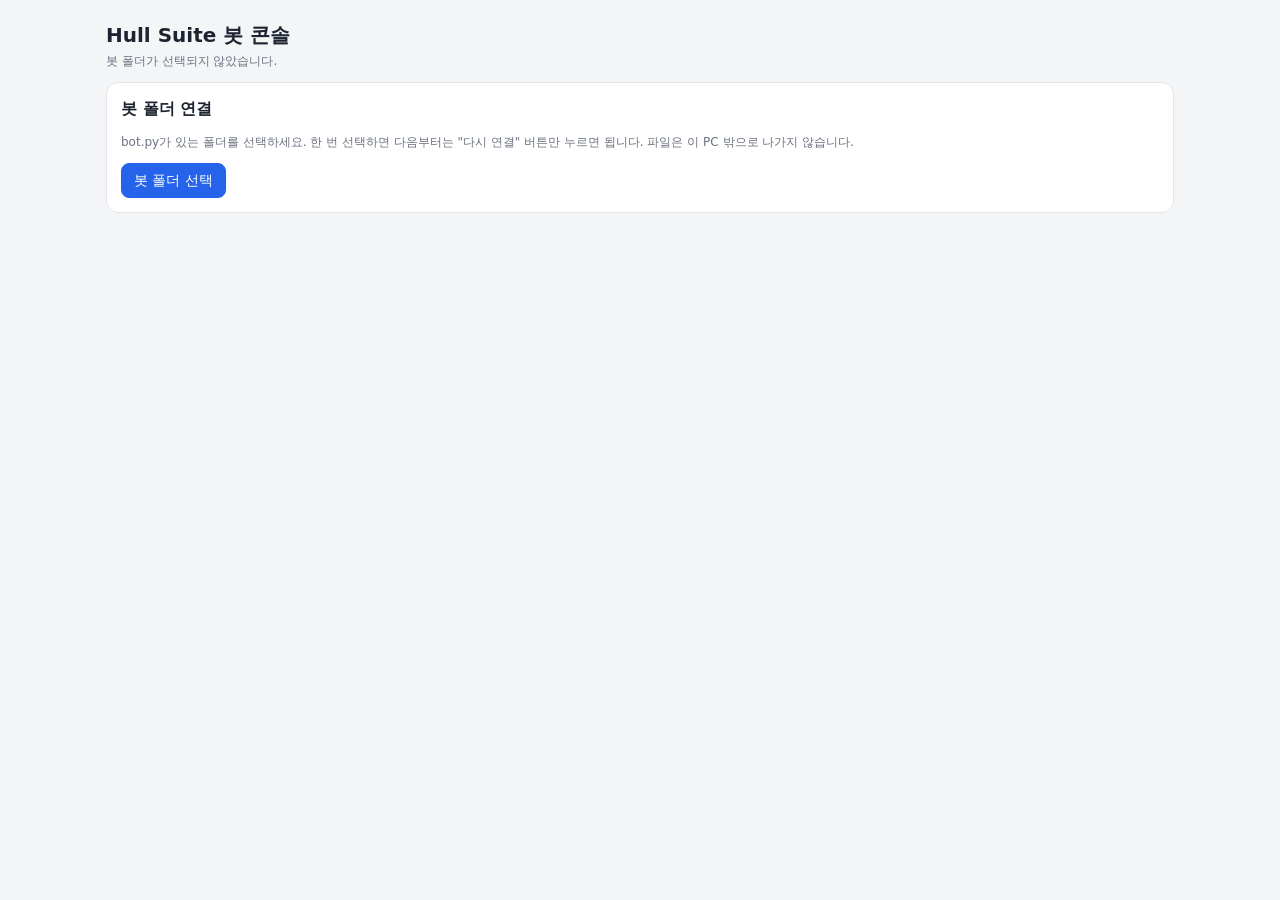
==== hull-bot-webapp/hull-bot-console.html @ fe4f669e "Replace bot web console with a single standalone HTML file Opens by double-click (Chrome/Edge), read" ====
<!doctype html>
<html lang="ko">
<head>
<meta charset="utf-8">
<meta name="viewport" content="width=device-width, initial-scale=1">
<title>Hull 봇 콘솔</title>
<!--
  Hull Suite 봇 콘솔 — 더블클릭으로 여는 HTML 한 파일 (서버·설치 없음, 크롬/엣지 전용).
  봇 폴더를 한 번 선택하면 매매 기록·로그·상태 파일을 보고, config.json 편집과 STOP 파일 켜기/끄기를 할 수 있습니다.
  브라우저는 보안상 프로그램을 실행할 수 없으므로 봇 시작·정지는 bat 파일로 합니다.
  외부로 아무것도 보내지 않으며 .env는 읽지 않습니다.
-->
<style>
:root{--bg:#f4f5f7;--card:#fff;--fg:#1d2330;--mute:#6b7280;--line:#e3e6eb;--ok:#15803d;--bad:#b91c1c;--warn:#b45309;--acc:#2563eb}
@media (prefers-color-scheme:dark){:root{--bg:#0f1115;--card:#181b22;--fg:#e6e8ec;--mute:#9aa1ad;--line:#2a2f3a;--ok:#4ade80;--bad:#f87171;--warn:#fbbf24;--acc:#60a5fa}}
*{box-sizing:border-box}
body{margin:0;background:var(--bg);color:var(--fg);font:14px/1.5 "Pretendard",system-ui,-apple-system,"Segoe UI","Malgun Gothic",sans-serif}
main{max-width:1100px;margin:0 auto;padding:16px}
h1{font-size:20px;margin:4px 0 2px}h2{font-size:16px;margin:0 0 10px}
.sub{color:var(--mute);font-size:12px;word-break:break-all}
.card{background:var(--card);border:1px solid var(--line);border-radius:12px;padding:14px;margin:12px 0}
.grid{display:grid;grid-template-columns:repeat(auto-fit,minmax(220px,1fr));gap:12px}
.bot{border:1px solid var(--line);border-radius:10px;padding:12px}
.bot.live{border-color:var(--bad)}
.dot{display:inline-block;width:9px;height:9px;border-radius:50%;background:var(--mute);margin-right:6px}
.dot.on{background:var(--ok)}
button{font:inherit;border:1px solid var(--line);background:var(--card);color:var(--fg);border-radius:8px;padding:6px 12px;cursor:pointer}
button.pri{background:var(--acc);border-color:var(--acc);color:#fff}
.row{display:flex;gap:8px;align-items:center;flex-wrap:wrap}
.warn{color:var(--warn)}.bad{color:var(--bad)}.ok{color:var(--ok)}
code{font:12px ui-monospace,Consolas,monospace;background:var(--bg);border:1px solid var(--line);border-radius:6px;padding:1px 6px}
pre{background:var(--bg);border:1px solid var(--line);border-radius:8px;padding:10px;max-height:420px;overflow:auto;white-space:pre-wrap;word-break:break-all;font:12px/1.45 ui-monospace,Consolas,monospace;margin:8px 0 0}
.tabs{display:flex;gap:4px;flex-wrap:wrap}
.tabs button.on{background:var(--fg);color:var(--bg);border-color:var(--fg)}
.tablewrap{overflow:auto;max-height:480px;border:1px solid var(--line);border-radius:8px}
table{border-collapse:collapse;width:100%;font-size:12px}
th,td{padding:5px 8px;border-bottom:1px solid var(--line);text-align:left;white-space:nowrap}
th{position:sticky;top:0;background:var(--card)}
textarea{width:100%;min-height:340px;font:12px/1.45 ui-monospace,Consolas,monospace;background:var(--bg);color:var(--fg);border:1px solid var(--line);border-radius:8px;padding:10px}
select,input[type=search]{font:inherit;padding:5px 8px;border-radius:8px;border:1px solid var(--line);background:var(--card);color:var(--fg)}
#toast{position:fixed;left:50%;bottom:20px;transform:translateX(-50%);background:var(--fg);color:var(--bg);padding:8px 14px;border-radius:8px;display:none;max-width:90vw}
#app[hidden],#connect[hidden]{display:none}
</style>
</head>
<body>
<main>
  <h1>Hull Suite 봇 콘솔</h1>
  <div class="sub" id="dir">봇 폴더가 선택되지 않았습니다.</div>
  <div class="sub warn" id="notice"></div>

  <section class="card" id="connect">
    <h2>봇 폴더 연결</h2>
    <p class="sub">bot.py가 있는 폴더를 선택하세요. 한 번 선택하면 다음부터는 "다시 연결" 버튼만 누르면 됩니다. 파일은 이 PC 밖으로 나가지 않습니다.</p>
    <div class="row"><button class="pri" id="pick">봇 폴더 선택</button><button id="reconnect" hidden>다시 연결</button></div>
  </section>

  <div id="app" hidden>
    <section class="card">
      <div class="row" style="justify-content:space-between">
        <h2 style="margin:0">운영 현황</h2>
        <div class="row">
          <label title="봇 폴더에 STOP 파일을 만들어 신규 진입만 멈춤"><input type="checkbox" id="stopfile"> <b>신규 진입 멈춤 (STOP 파일)</b></label>
          <button id="pick2">폴더 바꾸기</button>
        </div>
      </div>
      <div class="grid" id="bots" style="margin-top:12px"></div>
      <p class="sub">봇 시작·정지는 봇 폴더의 bat 파일로 합니다 (브라우저는 프로그램을 실행할 수 없음). 정지는 봇 창에서 Ctrl+C — 보유 포지션과 거래소 손절 주문은 남습니다.
        오늘 신호는 <code>check_signal.bat</code>으로 확인하세요.</p>
    </section>

    <section class="card">
      <div class="row" style="justify-content:space-between">
        <div class="tabs" id="tabs">
          <button data-tab="journal" class="on">매매 기록</button>
          <button data-tab="log">봇 로그</button>
          <button data-tab="state">상태 파일</button>
          <button data-tab="config">설정</button>
        </div>
        <div class="row">모드 <select id="mode"><option>paper</option><option>demo</option><option>testnet</option><option>live</option></select>
          <button id="refresh">새로고침</button></div>
      </div>
      <div id="view" style="margin-top:10px"></div>
    </section>
  </div>
</main>
<div id="toast"></div>

<script>
const MODES = {paper:["모의","run_paper.bat"], demo:["데모","run_demo.bat"], testnet:["테스트넷","run_testnet.bat"], live:["실계정","run_live.bat"]};
const $ = s => document.querySelector(s);
const esc = s => String(s ?? "").replace(/[&<>"]/g, c => ({"&":"&amp;","<":"&lt;",">":"&gt;",'"':"&quot;"}[c]));
const ago = t => { if (!t) return "없음"; const m = Math.round((Date.now() - t) / 60000); return m < 1 ? "방금" : m < 60 ? m + "분 전" : m < 2880 ? Math.round(m / 60) + "시간 전" : Math.round(m / 1440) + "일 전"; };
function toast(msg) { const t = $("#toast"); t.textContent = msg; t.style.display = "block"; clearTimeout(t._h); t._h = setTimeout(() => t.style.display = "none", 3000); }
let dir = null, tab = "journal";
try { tab = localStorage.getItem("tab") || tab; $("#mode").value = localStorage.getItem("mode") || "paper"; } catch {}

// ---- 파일 읽기/쓰기 (File System Access API) ----
function decode(buf) {
  try { return new TextDecoder("utf-8", {fatal: true}).decode(buf); }
  catch { return new TextDecoder("euc-kr").decode(buf); } // 한글 윈도우(cp949)로 저장된 경우
}
async function fileAt(path) {
  const parts = path.split("/"); let d = dir;
  for (const p of parts.slice(0, -1)) d = await d.getDirectoryHandle(p);
  return (await d.getFileHandle(parts.at(-1))).getFile();
}
async function readText(path, lastBytes) {
  try {
    let f = await fileAt(path);
    if (lastBytes) f = f.slice(Math.max(0, f.size - lastBytes));
    return decode(await f.arrayBuffer());
  } catch (e) {
    if (e.name === "NotFoundError" || e.name === "TypeMismatchError") return null;
    throw new Error(`${path}을(를) 읽지 못했습니다 (엑셀 등에서 열려 있으면 닫아 주세요): ${e.message}`);
  }
}
async function mtime(path) { try { return (await fileAt(path)).lastModified; } catch { return null; } }
async function writeText(name, text) {
  const w = await (await dir.getFileHandle(name, {create: true})).createWritable(); // 닫을 때 한 번에 교체됨
  await w.write(text); await w.close();
}
function parseCSV(text) {
  const rows = []; let row = [], cell = "", q = false;
  for (let i = 0; i < text.length; i++) {
    const c = text[i];
    if (q) { if (c === '"' && text[i + 1] === '"') { cell += '"'; i++; } else if (c === '"') q = false; else cell += c; }
    else if (c === '"') q = true;
    else if (c === ",") { row.push(cell); cell = ""; }
    else if (c === "\n" || c === "\r") { if (c === "\r" && text[i + 1] === "\n") i++; row.push(cell); rows.push(row); row = []; cell = ""; }
    else cell += c;
  }
  if (cell || row.length) { row.push(cell); rows.push(row); }
  return rows.filter(r => r.some(c => c !== ""));
}
async function journal(m) { const t = await readText(`journal_${m}.csv`); return t ? parseCSV(t) : []; }

// ---- 폴더 연결 (선택한 폴더는 브라우저에 기억) ----
function kv(op, val) {
  return new Promise((res, rej) => {
    const r = indexedDB.open("hull-bot-console", 1);
    r.onupgradeneeded = () => r.result.createObjectStore("kv");
    r.onerror = () => rej(r.error);
    r.onsuccess = () => {
      const st = r.result.transaction("kv", op === "get" ? "readonly" : "readwrite").objectStore("kv");
      const q = op === "get" ? st.get("dir") : st.put(val, "dir");
      q.onsuccess = () => res(q.result); q.onerror = () => rej(q.error);
    };
  });
}
async function useDir(handle) {
  dir = handle;
  try { await kv("put", handle); } catch {}
  $("#dir").textContent = "봇 폴더: " + handle.name;
  $("#connect").hidden = true; $("#app").hidden = false;
  let hasBot = true; try { await dir.getFileHandle("bot.py"); } catch { hasBot = false; }
  $("#notice").textContent = hasBot ? "" : "이 폴더에 bot.py가 없습니다. 봇 폴더를 다시 선택하세요.";
  $("#view").innerHTML = "";
  await Promise.all([loadStatus(), loadView()]);
}
async function pick() {
  try { await useDir(await showDirectoryPicker({id: "hull-bot", mode: "readwrite"})); }
  catch (e) { if (e.name !== "AbortError") alert(e.message); }
}
$("#pick").onclick = pick; $("#pick2").onclick = pick;
(async () => {
  if (!window.showDirectoryPicker) {
    $("#notice").textContent = "이 브라우저는 폴더 접근을 지원하지 않습니다. 크롬 또는 엣지로 이 파일을 여세요.";
    $("#pick").disabled = true; return;
  }
  let saved; try { saved = await kv("get"); } catch {}
  if (!saved) return;
  if (await saved.queryPermission({mode: "readwrite"}) === "granted") return useDir(saved);
  const b = $("#reconnect"); b.hidden = false; b.textContent = `다시 연결 (${saved.name})`;
  b.onclick = async () => { if (await saved.requestPermission({mode: "readwrite"}) === "granted") useDir(saved); };
})();

// ---- 화면 ----
async function loadStatus() {
  if (!dir) return;
  try { await dir.getFileHandle("STOP"); $("#stopfile").checked = true; } catch { $("#stopfile").checked = false; }
  const cards = await Promise.all(Object.entries(MODES).map(async ([m, [name, bat]]) => {
    const t = await mtime(`logs/bot_${m}.log`);
    let j = []; try { j = await journal(m); } catch {}
    const recent = t && Date.now() - t < 3 * 60000;
    const last = j.length > 1 ? j.at(-1) : null;
    return `<div class="bot ${m === "live" ? "live" : ""}">
      <div class="row" style="justify-content:space-between"><b><span class="dot ${recent ? "on" : ""}"></span>${name} <span class="sub">${m}</span></b>
        <span class="${recent ? "ok" : "sub"}">${recent ? "로그 갱신 중" : "최근 활동 없음"}</span></div>
      <div class="sub">마지막 봇 로그: ${ago(t)} · 기록 ${Math.max(0, j.length - 1)}건</div>
      ${last ? `<div class="sub" title="${esc(j[0].map((h, i) => h + ": " + (last[i] ?? "")).join("\n"))}">최근: ${esc(last.join(" · ")).slice(0, 120)}</div>` : ""}
      <div class="sub" style="margin-top:6px">실행: <code>${bat}</code></div>
    </div>`;
  }));
  $("#bots").innerHTML = cards.join("");
}
$("#stopfile").onchange = async e => {
  try {
    if (e.target.checked) await writeText("STOP", ""); else await dir.removeEntry("STOP");
    toast(e.target.checked ? "신규 진입 멈춤 (STOP 파일 생성)" : "신규 진입 재개 (STOP 파일 삭제)");
  } catch (err) { if (err.name !== "NotFoundError") alert(err.message); }
  loadStatus();
};

function validateConfig(text) {
  let cfg; try { cfg = JSON.parse(text); } catch (e) { throw new Error("JSON 형식 오류: " + e.message); }
  if (!cfg || typeof cfg !== "object" || Array.isArray(cfg)) throw new Error("설정은 { } 객체여야 합니다.");
  const lev = cfg.leverage ?? 2, sp = cfg.stop_pct ?? 0.05;
  if (typeof lev !== "number" || !(lev > 0 && lev <= 10)) throw new Error("leverage는 0 초과 10 이하여야 합니다.");
  if (typeof sp !== "number" || !(sp > 0 && sp < 1)) throw new Error("stop_pct는 0과 1 사이여야 합니다 (예: 0.05).");
  if (!Object.hasOwn(MODES, cfg.mode ?? "paper")) throw new Error("mode는 paper, demo, testnet, live 중 하나여야 합니다.");
  return JSON.stringify(cfg, null, 2) + "\n";
}

async function loadView() {
  if (!dir) return;
  const m = $("#mode").value, v = $("#view");
  document.querySelectorAll("#tabs button").forEach(b => b.classList.toggle("on", b.dataset.tab === tab));
  try {
    if (tab === "journal") {
      const rows = await journal(m);
      if (rows.length < 2) { v.innerHTML = `<p class="sub">journal_${m}.csv 기록이 아직 없습니다.</p>`; return; }
      const [head, ...body] = rows, kw = $("#filter")?.value || "";
      const list = body.reverse().filter(r => !kw || r.join(" ").includes(kw));
      v.innerHTML = `<div class="row" style="margin-bottom:8px"><input type="search" id="filter" placeholder="검색 (예: 청산, BTCUSDT)" value="${esc(kw)}"><span class="sub">최신순 ${list.length}/${body.length}건</span></div>
        <div class="tablewrap"><table><thead><tr>${head.map(h => `<th>${esc(h)}</th>`).join("")}</tr></thead>
        <tbody>${list.slice(0, 1000).map(r => `<tr>${r.map(c => `<td>${esc(c)}</td>`).join("")}</tr>`).join("")}</tbody></table></div>`;
      const f = $("#filter"); f.oninput = () => { const pos = f.selectionStart; loadView().then(() => { const n = $("#filter"); n.focus(); n.setSelectionRange(pos, pos); }); };
    } else if (tab === "log") {
      const t = await readText(`logs/bot_${m}.log`, 300000);
      const lines = t === null ? [] : t.split(/\r?\n/).slice(-300);
      v.innerHTML = `<p class="sub">logs/bot_${m}.log 마지막 ${lines.length}줄</p><pre id="logpre">${esc(lines.join("\n")) || "(없음)"}</pre>`;
      $("#logpre").scrollTop = 1e9;
    } else if (tab === "state") {
      const parts = [];
      for await (const [name, h] of dir.entries()) {
        if (h.kind !== "file" || !(/^state_.*\.json$/.test(name) || name === "paper_account.json")) continue;
        const t = await readText(name);
        let body; try { body = JSON.stringify(JSON.parse(t), null, 2); } catch { body = t; }
        parts.push([name, `<h2 style="margin-top:12px">${esc(name)}</h2><pre>${esc(body)}</pre>`]);
      }
      v.innerHTML = parts.sort().map(p => p[1]).join("") || `<p class="sub">state_*.json 파일이 아직 없습니다.</p>`;
    } else if (tab === "config") {
      if ($("#cfg")) return; // 편집 중인 내용을 자동 새로고침으로 덮어쓰지 않음
      const text = await readText("config.json") ?? "{}";
      v.innerHTML = `<p class="sub">저장 시 형식·leverage(10 이하)·stop_pct·mode를 검사하고 이전 파일은 config.json.bak으로 보관합니다. 실행 중인 봇은 다시 시작해야 반영될 수 있습니다.</p>
        <textarea id="cfg" spellcheck="false">${esc(text)}</textarea>
        <div class="row" style="margin-top:8px"><button class="pri" id="saveCfg">저장</button><button id="reloadCfg">파일에서 다시 읽기</button></div>`;
      $("#saveCfg").onclick = async () => {
        try {
          const out = validateConfig($("#cfg").value);
          const old = await readText("config.json");
          if (old !== null) await writeText("config.json.bak", old);
          await writeText("config.json", out);
          toast("저장했습니다"); v.innerHTML = ""; loadView();
        } catch (e) { alert(e.message); }
      };
      $("#reloadCfg").onclick = () => { v.innerHTML = ""; loadView(); };
    }
  } catch (e) { v.innerHTML = `<p class="bad">${esc(e.message)}</p>`; }
}
$("#tabs").onclick = e => { if (!e.target.dataset.tab) return; tab = e.target.dataset.tab; try { localStorage.setItem("tab", tab); } catch {} $("#view").innerHTML = ""; loadView(); };
$("#mode").onchange = () => { try { localStorage.setItem("mode", $("#mode").value); } catch {} if (tab !== "config") { $("#view").innerHTML = ""; loadView(); } };
$("#refresh").onclick = () => { $("#view").innerHTML = ""; loadView(); loadStatus(); };
setInterval(() => { loadStatus(); if (tab === "log" || tab === "state") loadView(); }, 15000);
window.useDir = useDir; // 점검(test_console.mjs)용
</script>
</body>
</html>
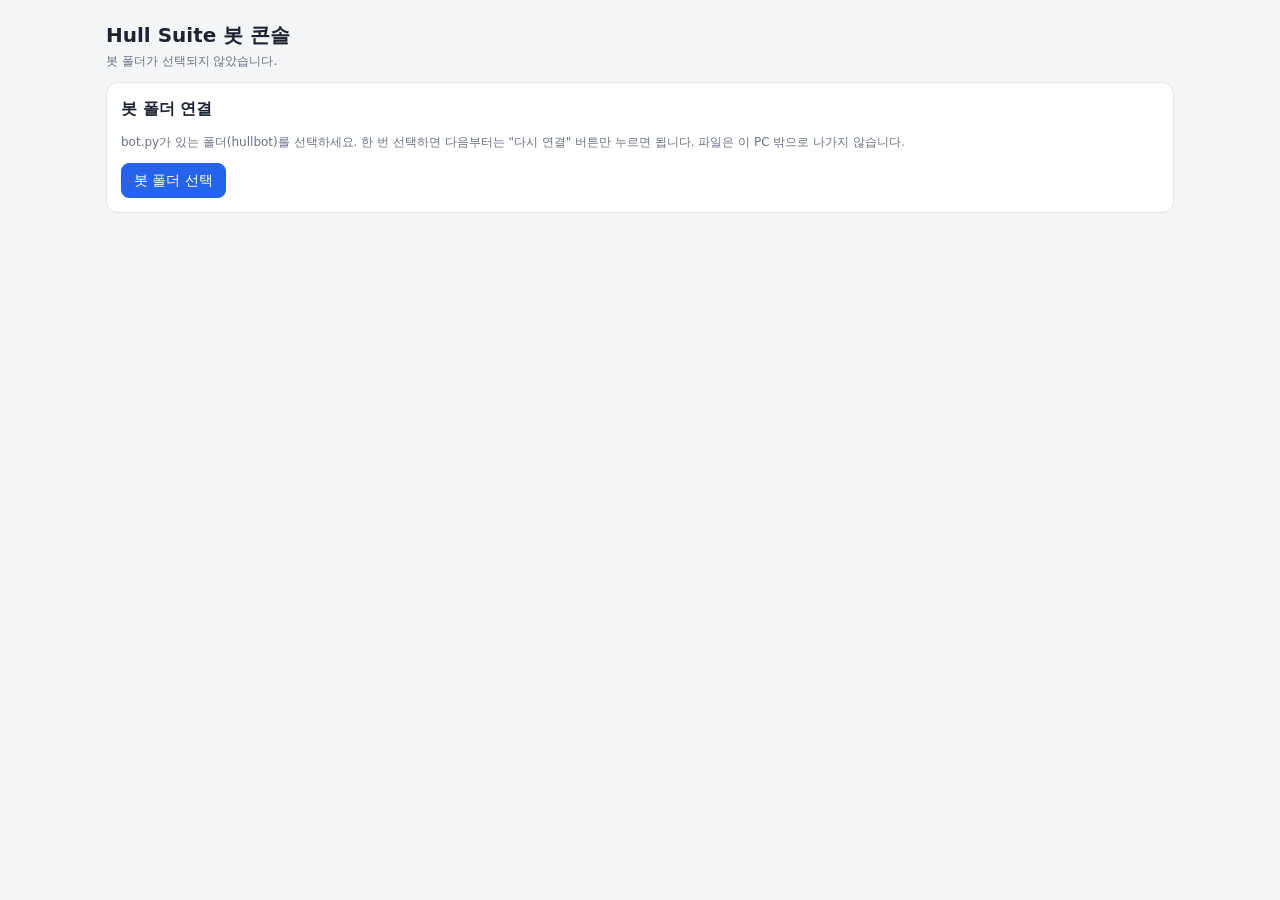
==== commit 930b3fdf: "Fit bot console to the real hullbot v2 file formats - Running state from state_<mode>.json save time" ====
--- a/hull-bot-webapp/hull-bot-console.html
+++ b/hull-bot-webapp/hull-bot-console.html
@@ -5,25 +5,36 @@
 <meta name="viewport" content="width=device-width, initial-scale=1">
 <title>Hull 봇 콘솔</title>
 <!--
-  Hull Suite 봇 콘솔 — 더블클릭으로 여는 HTML 한 파일 (서버·설치 없음, 크롬/엣지 전용).
-  봇 폴더를 한 번 선택하면 매매 기록·로그·상태 파일을 보고, config.json 편집과 STOP 파일 켜기/끄기를 할 수 있습니다.
-  브라우저는 보안상 프로그램을 실행할 수 없으므로 봇 시작·정지는 bat 파일로 합니다.
+  Hull Suite 봇(hullbot v2) 콘솔 — 더블클릭으로 여는 HTML 한 파일 (서버·설치 없음, 크롬/엣지 전용).
+  봇 폴더를 한 번 선택하면 봇이 남기는 파일(state_<모드>.json, journal_<모드>.csv, logs/bot_<모드>.log,
+  paper_account.json, config.json)을 읽어 보여 줍니다. 쓰는 파일은 STOP, config.json, config.json.bak뿐입니다.
+  브라우저는 보안상 프로그램을 실행할 수 없으므로 봇 시작·정지와 신호 확인은 bat 파일로 합니다.
   외부로 아무것도 보내지 않으며 .env는 읽지 않습니다.
 -->
 <style>
-:root{--bg:#f4f5f7;--card:#fff;--fg:#1d2330;--mute:#6b7280;--line:#e3e6eb;--ok:#15803d;--bad:#b91c1c;--warn:#b45309;--acc:#2563eb}
-@media (prefers-color-scheme:dark){:root{--bg:#0f1115;--card:#181b22;--fg:#e6e8ec;--mute:#9aa1ad;--line:#2a2f3a;--ok:#4ade80;--bad:#f87171;--warn:#fbbf24;--acc:#60a5fa}}
+:root{--bg:#f4f5f7;--card:#fff;--fg:#1d2330;--mute:#6b7280;--line:#e3e6eb;--ok:#15803d;--bad:#b91c1c;--warn:#b45309;--acc:#2563eb;--chip:#eef1f5}
+@media (prefers-color-scheme:dark){:root{--bg:#0f1115;--card:#181b22;--fg:#e6e8ec;--mute:#9aa1ad;--line:#2a2f3a;--ok:#4ade80;--bad:#f87171;--warn:#fbbf24;--acc:#60a5fa;--chip:#232833}}
 *{box-sizing:border-box}
 body{margin:0;background:var(--bg);color:var(--fg);font:14px/1.5 "Pretendard",system-ui,-apple-system,"Segoe UI","Malgun Gothic",sans-serif}
 main{max-width:1100px;margin:0 auto;padding:16px}
-h1{font-size:20px;margin:4px 0 2px}h2{font-size:16px;margin:0 0 10px}
+h1{font-size:20px;margin:4px 0 2px}h2{font-size:16px;margin:0 0 10px}h3{font-size:14px;margin:0}
 .sub{color:var(--mute);font-size:12px;word-break:break-all}
 .card{background:var(--card);border:1px solid var(--line);border-radius:12px;padding:14px;margin:12px 0}
-.grid{display:grid;grid-template-columns:repeat(auto-fit,minmax(220px,1fr));gap:12px}
+.grid{display:grid;grid-template-columns:repeat(auto-fit,minmax(300px,1fr));gap:12px}
 .bot{border:1px solid var(--line);border-radius:10px;padding:12px}
 .bot.live{border-color:var(--bad)}
+.bot.idle{opacity:.75}
 .dot{display:inline-block;width:9px;height:9px;border-radius:50%;background:var(--mute);margin-right:6px}
-.dot.on{background:var(--ok)}
+.dot.on{background:var(--ok);box-shadow:0 0 0 3px color-mix(in srgb,var(--ok) 25%,transparent)}
+.sym{border-top:1px solid var(--line);margin-top:8px;padding-top:8px}
+.chip{display:inline-block;font-size:11px;padding:1px 7px;border-radius:999px;background:var(--chip);color:var(--fg);white-space:nowrap}
+.chip.long{background:color-mix(in srgb,var(--ok) 18%,transparent);color:var(--ok)}
+.chip.exit{background:color-mix(in srgb,var(--bad) 15%,transparent);color:var(--bad)}
+.chip.warn{background:color-mix(in srgb,var(--warn) 18%,transparent);color:var(--warn)}
+.chip.acc{background:color-mix(in srgb,var(--acc) 15%,transparent);color:var(--acc)}
+.kv{display:grid;grid-template-columns:auto 1fr;gap:0 10px;font-size:12px;margin-top:4px}
+.kv span:nth-child(odd){color:var(--mute)}
+.num{font-variant-numeric:tabular-nums}
 button{font:inherit;border:1px solid var(--line);background:var(--card);color:var(--fg);border-radius:8px;padding:6px 12px;cursor:pointer}
 button.pri{background:var(--acc);border-color:var(--acc);color:#fff}
 .row{display:flex;gap:8px;align-items:center;flex-wrap:wrap}
@@ -32,14 +43,16 @@
 pre{background:var(--bg);border:1px solid var(--line);border-radius:8px;padding:10px;max-height:420px;overflow:auto;white-space:pre-wrap;word-break:break-all;font:12px/1.45 ui-monospace,Consolas,monospace;margin:8px 0 0}
 .tabs{display:flex;gap:4px;flex-wrap:wrap}
 .tabs button.on{background:var(--fg);color:var(--bg);border-color:var(--fg)}
-.tablewrap{overflow:auto;max-height:480px;border:1px solid var(--line);border-radius:8px}
+.tablewrap{overflow:auto;max-height:520px;border:1px solid var(--line);border-radius:8px}
 table{border-collapse:collapse;width:100%;font-size:12px}
 th,td{padding:5px 8px;border-bottom:1px solid var(--line);text-align:left;white-space:nowrap}
+td.r,th.r{text-align:right}
+td.note{white-space:normal;min-width:220px;color:var(--mute)}
 th{position:sticky;top:0;background:var(--card)}
-textarea{width:100%;min-height:340px;font:12px/1.45 ui-monospace,Consolas,monospace;background:var(--bg);color:var(--fg);border:1px solid var(--line);border-radius:8px;padding:10px}
+textarea{width:100%;min-height:380px;font:12px/1.45 ui-monospace,Consolas,monospace;background:var(--bg);color:var(--fg);border:1px solid var(--line);border-radius:8px;padding:10px}
 select,input[type=search]{font:inherit;padding:5px 8px;border-radius:8px;border:1px solid var(--line);background:var(--card);color:var(--fg)}
 #toast{position:fixed;left:50%;bottom:20px;transform:translateX(-50%);background:var(--fg);color:var(--bg);padding:8px 14px;border-radius:8px;display:none;max-width:90vw}
-#app[hidden],#connect[hidden]{display:none}
+[hidden]{display:none!important}
 </style>
 </head>
 <body>
@@ -50,7 +63,7 @@
 
   <section class="card" id="connect">
     <h2>봇 폴더 연결</h2>
-    <p class="sub">bot.py가 있는 폴더를 선택하세요. 한 번 선택하면 다음부터는 "다시 연결" 버튼만 누르면 됩니다. 파일은 이 PC 밖으로 나가지 않습니다.</p>
+    <p class="sub">bot.py가 있는 폴더(hullbot)를 선택하세요. 한 번 선택하면 다음부터는 "다시 연결" 버튼만 누르면 됩니다. 파일은 이 PC 밖으로 나가지 않습니다.</p>
     <div class="row"><button class="pri" id="pick">봇 폴더 선택</button><button id="reconnect" hidden>다시 연결</button></div>
   </section>
 
@@ -59,13 +72,14 @@
       <div class="row" style="justify-content:space-between">
         <h2 style="margin:0">운영 현황</h2>
         <div class="row">
-          <label title="봇 폴더에 STOP 파일을 만들어 신규 진입만 멈춤"><input type="checkbox" id="stopfile"> <b>신규 진입 멈춤 (STOP 파일)</b></label>
+          <label title="봇 폴더에 STOP 파일을 만들어 신규 진입만 멈춤 (보유 포지션 손절 관리는 계속)"><input type="checkbox" id="stopfile"> <b>신규 진입 멈춤 (STOP)</b></label>
           <button id="pick2">폴더 바꾸기</button>
         </div>
       </div>
       <div class="grid" id="bots" style="margin-top:12px"></div>
-      <p class="sub">봇 시작·정지는 봇 폴더의 bat 파일로 합니다 (브라우저는 프로그램을 실행할 수 없음). 정지는 봇 창에서 Ctrl+C — 보유 포지션과 거래소 손절 주문은 남습니다.
-        오늘 신호는 <code>check_signal.bat</code>으로 확인하세요.</p>
+      <p class="sub">"실행 중"은 봇이 매 확인 주기(loop_sec)마다 저장하는 state 파일의 저장 시각으로 판단합니다.
+        시작·정지는 bat 파일로 합니다(브라우저는 프로그램을 실행할 수 없음). 정지는 봇 창에서 Ctrl+C — 보유 포지션과 거래소 손절 주문은 남습니다.
+        오늘 신호와 "지금 진입한다면" 수량·손절가는 <code>check_signal.bat</code>.</p>
     </section>
 
     <section class="card">
@@ -76,7 +90,7 @@
           <button data-tab="state">상태 파일</button>
           <button data-tab="config">설정</button>
         </div>
-        <div class="row">모드 <select id="mode"><option>paper</option><option>demo</option><option>testnet</option><option>live</option></select>
+        <div class="row">모드 <select id="mode"><option value="paper">모의 paper</option><option value="demo">데모 demo</option><option value="testnet">테스트넷 testnet</option><option value="live">실계정 live</option></select>
           <button id="refresh">새로고침</button></div>
       </div>
       <div id="view" style="margin-top:10px"></div>
@@ -86,10 +100,16 @@
 <div id="toast"></div>
 
 <script>
-const MODES = {paper:["모의","run_paper.bat"], demo:["데모","run_demo.bat"], testnet:["테스트넷","run_testnet.bat"], live:["실계정","run_live.bat"]};
+const MODES = {paper: ["모의", "run_paper.bat"], demo: ["데모", "run_demo.bat"], testnet: ["테스트넷", "run_testnet.bat"], live: ["실계정", "run_live.bat"]};
+const TRADE_EVENTS = ["진입", "청산", "포지션 종료(손절 또는 외부)"];
 const $ = s => document.querySelector(s);
-const esc = s => String(s ?? "").replace(/[&<>"]/g, c => ({"&":"&amp;","<":"&lt;",">":"&gt;",'"':"&quot;"}[c]));
-const ago = t => { if (!t) return "없음"; const m = Math.round((Date.now() - t) / 60000); return m < 1 ? "방금" : m < 60 ? m + "분 전" : m < 2880 ? Math.round(m / 60) + "시간 전" : Math.round(m / 1440) + "일 전"; };
+const esc = s => String(s ?? "").replace(/[&<>"]/g, c => ({"&": "&amp;", "<": "&lt;", ">": "&gt;", '"': "&quot;"}[c]));
+const ago = t => { if (!t) return "없음"; const s = Math.round((Date.now() - t) / 1000); return s < 60 ? s + "초 전" : s < 3600 ? Math.round(s / 60) + "분 전" : s < 172800 ? Math.round(s / 3600) + "시간 전" : Math.round(s / 86400) + "일 전"; };
+const num = (v, d) => v === "" || v == null || isNaN(+v) ? "" : (+v).toLocaleString("ko-KR", {maximumFractionDigits: d ?? (Math.abs(+v) >= 100 ? 2 : 4)});
+const qty = v => v === "" || v == null ? "" : (+v).toLocaleString("ko-KR", {maximumFractionDigits: 6});
+const pnl = v => v === "" || v == null || isNaN(+v) ? "" : `<span class="${+v >= 0 ? "ok" : "bad"}">${+v >= 0 ? "+" : ""}${(+v).toLocaleString("ko-KR", {minimumFractionDigits: 2, maximumFractionDigits: 2})}</span>`;
+const kst = utc => { const t = Date.parse(String(utc).replace(" ", "T") + "Z"); if (isNaN(t)) return utc; const d = new Date(t + 9 * 3600e3).toISOString(); return d.slice(0, 10) + " " + d.slice(11, 16); };
+const SIG = {long: ["상승", "long"], exit: ["하락", "exit"]};
 function toast(msg) { const t = $("#toast"); t.textContent = msg; t.style.display = "block"; clearTimeout(t._h); t._h = setTimeout(() => t.style.display = "none", 3000); }
 let dir = null, tab = "journal";
 try { tab = localStorage.getItem("tab") || tab; $("#mode").value = localStorage.getItem("mode") || "paper"; } catch {}
@@ -97,7 +117,7 @@
 // ---- 파일 읽기/쓰기 (File System Access API) ----
 function decode(buf) {
   try { return new TextDecoder("utf-8", {fatal: true}).decode(buf); }
-  catch { return new TextDecoder("euc-kr").decode(buf); } // 한글 윈도우(cp949)로 저장된 경우
+  catch { return new TextDecoder("euc-kr").decode(buf); }
 }
 async function fileAt(path) {
   const parts = path.split("/"); let d = dir;
@@ -114,6 +134,7 @@
     throw new Error(`${path}을(를) 읽지 못했습니다 (엑셀 등에서 열려 있으면 닫아 주세요): ${e.message}`);
   }
 }
+async function readJSON(path) { const t = await readText(path); if (t === null) return null; try { return JSON.parse(t); } catch { return null; } } // 봇이 쓰는 도중이면 다음 갱신 때 다시 읽음
 async function mtime(path) { try { return (await fileAt(path)).lastModified; } catch { return null; } }
 async function writeText(name, text) {
   const w = await (await dir.getFileHandle(name, {create: true})).createWritable(); // 닫을 때 한 번에 교체됨
@@ -132,7 +153,12 @@
   if (cell || row.length) { row.push(cell); rows.push(row); }
   return rows.filter(r => r.some(c => c !== ""));
 }
-async function journal(m) { const t = await readText(`journal_${m}.csv`); return t ? parseCSV(t) : []; }
+// journal_<모드>.csv → [{time_utc, symbol, event, price, qty, capital, stop, funding_net, realized, signal, hull, hull_2ago, note}]
+async function journal(m) {
+  const t = await readText(`journal_${m}.csv`); if (!t) return [];
+  const [head, ...rows] = parseCSV(t);
+  return rows.map(r => Object.fromEntries(head.map((h, i) => [h, r[i] ?? ""])));
+}
 
 // ---- 폴더 연결 (선택한 폴더는 브라우저에 기억) ----
 function kv(op, val) {
@@ -150,10 +176,10 @@
 async function useDir(handle) {
   dir = handle;
   try { await kv("put", handle); } catch {}
-  $("#dir").textContent = "봇 폴더: " + handle.name;
+  $("#dir").textContent = "봇 폴더: " + (handle.name || "(선택됨)");
   $("#connect").hidden = true; $("#app").hidden = false;
   let hasBot = true; try { await dir.getFileHandle("bot.py"); } catch { hasBot = false; }
-  $("#notice").textContent = hasBot ? "" : "이 폴더에 bot.py가 없습니다. 봇 폴더를 다시 선택하세요.";
+  $("#notice").textContent = hasBot ? "" : "이 폴더에 bot.py가 없습니다. hullbot 폴더를 다시 선택하세요.";
   $("#view").innerHTML = "";
   await Promise.all([loadStatus(), loadView()]);
 }
@@ -174,21 +200,54 @@
   b.onclick = async () => { if (await saved.requestPermission({mode: "readwrite"}) === "granted") useDir(saved); };
 })();
 
-// ---- 화면 ----
+// ---- 운영 현황 ----
+function symbolBlock(s, p, w, rows) {
+  const mine = rows.filter(r => r.symbol === s);
+  const sig = mine.findLast(r => r.event === "일일 신호");
+  const realized = mine.filter(r => r.realized !== "").reduce((a, r) => a + +r.realized, 0);
+  const closes = mine.filter(r => r.realized !== "").length;
+  const skip = mine.findLast(r => r.event === "진입 안 함");
+  let pos;
+  if (p?.status === "long") {
+    const legs = +p.qty_s > 0 ? `현물 ${qty(p.qty_s)} + 선물 ${qty(p.qty_p)}` : `선물 ${qty(p.qty_p ?? p.qty)}`;
+    pos = `<span class="chip long">보유</span>
+      <div class="kv num"><span>수량</span><span>${qty(p.qty)} (${legs})</span>
+      <span>평균 진입가</span><span>${num(p.avg)}</span>
+      <span>손절가</span><span>${num(p.stop)} ${p.stop_ok === false ? '<span class="chip warn">손절 주문 확인 안 됨 · 봇이 재시도</span>' : ""}</span>
+      <span>원금 · 펀딩</span><span>${num(p.capital, 0)} USDT · 펀딩 ${pnl(p.funding_net)}</span></div>`;
+  } else if (p?.status === "pending_entry") {
+    pos = `<span class="chip warn">진입 처리 중</span> <span class="sub">원금 ${num(p.capital, 0)} USDT</span>`;
+  } else {
+    pos = `<span class="chip">포지션 없음</span>${p?.last_exit_ms ? ` <span class="sub">마지막 청산 ${ago(p.last_exit_ms)}${p.last_exit_kind === "stop" ? " (손절)" : ""}</span>` : ""}`;
+  }
+  const swing = w && (w.blocked ? `<span class="chip warn">재진입 제한: 하락 후 새 상승 신호 대기</span>`
+    : w.stops > 0 ? `<span class="chip">이번 상승 신호에서 손절 ${w.stops}번</span>` : "");
+  return `<div class="sym">
+    <div class="row" style="justify-content:space-between"><h3>${esc(s)}</h3>
+      ${sig ? `<span class="sub">신호 <span class="chip ${SIG[sig.signal]?.[1] || ""}">${SIG[sig.signal]?.[0] || esc(sig.signal || "-")}</span> ${kst(sig.time_utc)}</span>` : '<span class="sub">신호 기록 없음</span>'}</div>
+    <div style="margin-top:4px">${pos}</div>
+    <div class="row sub" style="margin-top:4px">${swing || ""}
+      ${closes ? `<span>실현손익 ${pnl(realized)} USDT (${closes}회)</span>` : ""}
+      ${skip && (!sig || skip.time_utc >= sig.time_utc) ? `<span class="warn" title="${esc(skip.note)}">최근 판단 진입 안 함: ${esc(skip.note).slice(0, 40)}</span>` : ""}</div>
+  </div>`;
+}
 async function loadStatus() {
   if (!dir) return;
   try { await dir.getFileHandle("STOP"); $("#stopfile").checked = true; } catch { $("#stopfile").checked = false; }
+  const cfg = await readJSON("config.json") || {};
+  const loopSec = +cfg.loop_sec || 60;
   const cards = await Promise.all(Object.entries(MODES).map(async ([m, [name, bat]]) => {
-    const t = await mtime(`logs/bot_${m}.log`);
-    let j = []; try { j = await journal(m); } catch {}
-    const recent = t && Date.now() - t < 3 * 60000;
-    const last = j.length > 1 ? j.at(-1) : null;
-    return `<div class="bot ${m === "live" ? "live" : ""}">
-      <div class="row" style="justify-content:space-between"><b><span class="dot ${recent ? "on" : ""}"></span>${name} <span class="sub">${m}</span></b>
-        <span class="${recent ? "ok" : "sub"}">${recent ? "로그 갱신 중" : "최근 활동 없음"}</span></div>
-      <div class="sub">마지막 봇 로그: ${ago(t)} · 기록 ${Math.max(0, j.length - 1)}건</div>
-      ${last ? `<div class="sub" title="${esc(j[0].map((h, i) => h + ": " + (last[i] ?? "")).join("\n"))}">최근: ${esc(last.join(" · ")).slice(0, 120)}</div>` : ""}
-      <div class="sub" style="margin-top:6px">실행: <code>${bat}</code></div>
+    const [t, st, rows, acc] = await Promise.all([mtime(`state_${m}.json`), readJSON(`state_${m}.json`), journal(m).catch(() => []),
+      m === "paper" ? readJSON("paper_account.json") : null]);
+    const running = t && Date.now() - t < Math.max(180, 3 * loopSec) * 1000;
+    const syms = [...new Set([...Object.keys(st?.sym || {}), ...rows.map(r => r.symbol)])].filter(Boolean);
+    const used = t || rows.length;
+    return `<div class="bot ${m === "live" ? "live" : ""} ${used ? "" : "idle"}">
+      <div class="row" style="justify-content:space-between"><b><span class="dot ${running ? "on" : ""}"></span>${name} <span class="sub">${m}</span></b>
+        <span class="${running ? "ok" : "sub"}">${running ? "실행 중 · " + ago(t) + " 저장" : t ? "꺼짐 · 마지막 " + ago(t) : "사용 기록 없음"}</span></div>
+      ${acc ? `<div class="sub num">모의 계좌 USDT ${num(acc.wallet, 2)}</div>` : ""}
+      ${syms.map(s => symbolBlock(s, st?.sym?.[s], st?.swing?.[s], rows)).join("")}
+      <div class="sub" style="margin-top:8px">실행: <code>${bat}</code></div>
     </div>`;
   }));
   $("#bots").innerHTML = cards.join("");
@@ -201,16 +260,44 @@
   loadStatus();
 };
 
+// ---- 설정 검사 (bot.py가 시작할 때 요구하는 것과 같게) ----
 function validateConfig(text) {
-  let cfg; try { cfg = JSON.parse(text); } catch (e) { throw new Error("JSON 형식 오류: " + e.message); }
-  if (!cfg || typeof cfg !== "object" || Array.isArray(cfg)) throw new Error("설정은 { } 객체여야 합니다.");
-  const lev = cfg.leverage ?? 2, sp = cfg.stop_pct ?? 0.05;
-  if (typeof lev !== "number" || !(lev > 0 && lev <= 10)) throw new Error("leverage는 0 초과 10 이하여야 합니다.");
-  if (typeof sp !== "number" || !(sp > 0 && sp < 1)) throw new Error("stop_pct는 0과 1 사이여야 합니다 (예: 0.05).");
-  if (!Object.hasOwn(MODES, cfg.mode ?? "paper")) throw new Error("mode는 paper, demo, testnet, live 중 하나여야 합니다.");
-  return JSON.stringify(cfg, null, 2) + "\n";
-}
-
+  let c; try { c = JSON.parse(text); } catch (e) { throw new Error("JSON 형식 오류: " + e.message); }
+  const isNum = v => typeof v === "number" && isFinite(v);
+  if (!c || typeof c !== "object" || Array.isArray(c)) throw new Error("설정은 { } 객체여야 합니다.");
+  if (!Object.hasOwn(MODES, c.mode)) throw new Error("mode는 paper, demo, testnet, live 중 하나여야 합니다.");
+  if (!Array.isArray(c.symbols) || !c.symbols.length || !c.symbols.every(s => typeof s === "string" && s)) throw new Error('symbols는 ["BTCUSDT", "ETHUSDT"] 같은 목록이어야 합니다.');
+  if (!isNum(c.leverage) || !(c.leverage > 0 && c.leverage <= 10)) throw new Error("leverage는 0 초과 10 이하여야 합니다 (봇이 10배 초과는 실행 거부).");
+  if (!isNum(c.stop_pct) || !(c.stop_pct > 0 && c.stop_pct < 1)) throw new Error("stop_pct는 0과 1 사이여야 합니다 (예: 0.05 = 원금의 5% 손실에서 손절).");
+  if (!(c.max_reentry === null || c.max_reentry === undefined || (Number.isInteger(c.max_reentry) && c.max_reentry >= -1))) throw new Error("max_reentry는 0 이상의 정수 또는 null이어야 합니다.");
+  if (c.capital_mode === "fixed") {
+    for (const s of c.symbols) if (!isNum(c.fixed_usdt?.[s]) || c.fixed_usdt[s] <= 0) throw new Error(`fixed_usdt에 ${s}의 원금(USDT)을 넣어 주세요.`);
+  } else if (c.capital_mode === "equity_share") {
+    if (c.spot_half) throw new Error("spot_half(현물 1배 + 선물 1배)는 capital_mode가 fixed일 때만 쓸 수 있습니다.");
+    for (const s of c.symbols) if (!isNum(c.weights?.[s])) throw new Error(`weights에 ${s}의 비중을 넣어 주세요.`);
+  } else throw new Error("capital_mode는 fixed 또는 equity_share여야 합니다.");
+  for (const k of ["loop_sec", "decision_delay_sec", "max_late_hours", "margin_buffer", "paper_start_usdt", "paper_fee_rate"])
+    if (k in c && (!isNum(c[k]) || c[k] < 0)) throw new Error(`${k}는 0 이상의 숫자여야 합니다.`);
+  if (c.loop_sec !== undefined && c.loop_sec < 1) throw new Error("loop_sec는 1 이상이어야 합니다.");
+  return JSON.stringify(c, null, 2) + "\n";
+}
+
+// ---- 탭 ----
+const COLS = [["time_utc", "시각(한국)"], ["symbol", "심볼"], ["event", "이벤트"], ["price", "가격", "r"], ["qty", "수량", "r"], ["capital", "원금", "r"],
+  ["stop", "손절가", "r"], ["funding_net", "펀딩", "r"], ["realized", "실현손익", "r"], ["signal", "신호"], ["note", "메모"]];
+function cell(r, k) {
+  const v = r[k];
+  switch (k) {
+    case "time_utc": return kst(v);
+    case "event": return `<span class="chip ${v === "진입" ? "acc" : v === "진입 안 함" ? "warn" : TRADE_EVENTS.includes(v) ? (+r.realized >= 0 ? "long" : "exit") : ""}">${esc(v)}</span>`;
+    case "price": case "stop": return num(v);
+    case "capital": return num(v, 0);
+    case "qty": return qty(v);
+    case "funding_net": case "realized": return pnl(v);
+    case "signal": return v ? `<span class="chip ${SIG[v]?.[1] || ""}">${SIG[v]?.[0] || esc(v)}</span> <span class="sub">${num(r.hull)} / ${num(r.hull_2ago)}</span>` : "";
+    default: return esc(v);
+  }
+}
 async function loadView() {
   if (!dir) return;
   const m = $("#mode").value, v = $("#view");
@@ -218,31 +305,43 @@
   try {
     if (tab === "journal") {
       const rows = await journal(m);
-      if (rows.length < 2) { v.innerHTML = `<p class="sub">journal_${m}.csv 기록이 아직 없습니다.</p>`; return; }
-      const [head, ...body] = rows, kw = $("#filter")?.value || "";
-      const list = body.reverse().filter(r => !kw || r.join(" ").includes(kw));
-      v.innerHTML = `<div class="row" style="margin-bottom:8px"><input type="search" id="filter" placeholder="검색 (예: 청산, BTCUSDT)" value="${esc(kw)}"><span class="sub">최신순 ${list.length}/${body.length}건</span></div>
-        <div class="tablewrap"><table><thead><tr>${head.map(h => `<th>${esc(h)}</th>`).join("")}</tr></thead>
-        <tbody>${list.slice(0, 1000).map(r => `<tr>${r.map(c => `<td>${esc(c)}</td>`).join("")}</tr>`).join("")}</tbody></table></div>`;
-      const f = $("#filter"); f.oninput = () => { const pos = f.selectionStart; loadView().then(() => { const n = $("#filter"); n.focus(); n.setSelectionRange(pos, pos); }); };
+      if (!rows.length) { v.innerHTML = `<p class="sub">journal_${m}.csv 기록이 아직 없습니다.</p>`; return; }
+      const f = {sym: $("#fSym")?.value || "", ev: $("#fEv")?.value || "trade", kw: $("#fKw")?.value || ""};
+      const syms = [...new Set(rows.map(r => r.symbol))];
+      const list = rows.slice().reverse().filter(r => (!f.sym || r.symbol === f.sym)
+        && (f.ev === "all" || (f.ev === "trade" ? TRADE_EVENTS.includes(r.event) || r.event === "진입 안 함" : f.ev === "stop" ? r.event.startsWith("손절가") : r.event === f.ev))
+        && (!f.kw || Object.values(r).join(" ").includes(f.kw)));
+      const sum = list.filter(r => r.realized !== "").reduce((a, r) => a + +r.realized, 0);
+      v.innerHTML = `<div class="row" style="margin-bottom:8px">
+          <select id="fSym"><option value="">전체 심볼</option>${syms.map(s => `<option ${s === f.sym ? "selected" : ""}>${esc(s)}</option>`).join("")}</select>
+          <select id="fEv">${[["trade", "매매만 (진입·청산·진입 안 함)"], ["all", "전체 이벤트"], ["일일 신호", "일일 신호"], ["stop", "손절가 설정/갱신"]]
+            .map(([k, t]) => `<option value="${k}" ${k === f.ev ? "selected" : ""}>${t}</option>`).join("")}</select>
+          <input type="search" id="fKw" placeholder="검색" value="${esc(f.kw)}">
+          <span class="sub">최신순 ${list.length}건 · 실현손익 합계 ${pnl(sum) || "0"} USDT</span></div>
+        <div class="tablewrap"><table><thead><tr>${COLS.map(([, t, c]) => `<th class="${c || ""}">${t}</th>`).join("")}</tr></thead>
+        <tbody>${list.slice(0, 1000).map(r => `<tr>${COLS.map(([k, , c]) => `<td class="${k === "note" ? "note" : c || ""}">${cell(r, k)}</td>`).join("")}</tr>`).join("")}</tbody></table></div>`;
+      $("#fSym").onchange = $("#fEv").onchange = () => loadView();
+      $("#fKw").oninput = () => { const pos = $("#fKw").selectionStart; loadView().then(() => { const n = $("#fKw"); n.focus(); n.setSelectionRange(pos, pos); }); };
     } else if (tab === "log") {
       const t = await readText(`logs/bot_${m}.log`, 300000);
-      const lines = t === null ? [] : t.split(/\r?\n/).slice(-300);
-      v.innerHTML = `<p class="sub">logs/bot_${m}.log 마지막 ${lines.length}줄</p><pre id="logpre">${esc(lines.join("\n")) || "(없음)"}</pre>`;
+      const lines = t === null ? [] : t.split(/\r?\n/).filter(Boolean).slice(-300);
+      v.innerHTML = `<p class="sub">logs/bot_${m}.log 마지막 ${lines.length}줄 (매일 자정에 날짜별 파일로 넘어감)</p><pre id="logpre">${lines.map(l => {
+        const e = esc(l); return /ERROR|WARNING/.test(l) ? `<span class="${l.includes("ERROR") ? "bad" : "warn"}">${e}</span>` : e; }).join("\n") || "(없음)"}</pre>`;
       $("#logpre").scrollTop = 1e9;
     } else if (tab === "state") {
       const parts = [];
-      for await (const [name, h] of dir.entries()) {
-        if (h.kind !== "file" || !(/^state_.*\.json$/.test(name) || name === "paper_account.json")) continue;
+      for (const name of [`state_${m}.json`, ...(m === "paper" ? ["paper_account.json"] : [])]) {
         const t = await readText(name);
+        if (t === null) continue;
         let body; try { body = JSON.stringify(JSON.parse(t), null, 2); } catch { body = t; }
-        parts.push([name, `<h2 style="margin-top:12px">${esc(name)}</h2><pre>${esc(body)}</pre>`]);
+        parts.push(`<h2 style="margin-top:12px">${esc(name)} <span class="sub">${ago(await mtime(name))} 저장</span></h2><pre>${esc(body)}</pre>`);
       }
-      v.innerHTML = parts.sort().map(p => p[1]).join("") || `<p class="sub">state_*.json 파일이 아직 없습니다.</p>`;
+      v.innerHTML = parts.join("") || `<p class="sub">state_${m}.json 파일이 아직 없습니다.</p>`;
     } else if (tab === "config") {
       if ($("#cfg")) return; // 편집 중인 내용을 자동 새로고침으로 덮어쓰지 않음
       const text = await readText("config.json") ?? "{}";
-      v.innerHTML = `<p class="sub">저장 시 형식·leverage(10 이하)·stop_pct·mode를 검사하고 이전 파일은 config.json.bak으로 보관합니다. 실행 중인 봇은 다시 시작해야 반영될 수 있습니다.</p>
+      v.innerHTML = `<p class="sub">저장 전에 bot.py가 요구하는 값(mode, symbols, leverage 10 이하, stop_pct, capital_mode와 fixed_usdt, spot_half 조건 등)을 검사하고, 이전 파일은 config.json.bak으로 보관합니다.
+        <b>실행 중인 봇은 다시 시작해야 반영됩니다.</b> bat 파일의 --mode가 config의 mode보다 우선합니다.</p>
         <textarea id="cfg" spellcheck="false">${esc(text)}</textarea>
         <div class="row" style="margin-top:8px"><button class="pri" id="saveCfg">저장</button><button id="reloadCfg">파일에서 다시 읽기</button></div>`;
       $("#saveCfg").onclick = async () => {
@@ -251,7 +350,7 @@
           const old = await readText("config.json");
           if (old !== null) await writeText("config.json.bak", old);
           await writeText("config.json", out);
-          toast("저장했습니다"); v.innerHTML = ""; loadView();
+          toast("저장했습니다. 실행 중인 봇은 다시 시작하세요."); v.innerHTML = ""; loadView(); loadStatus();
         } catch (e) { alert(e.message); }
       };
       $("#reloadCfg").onclick = () => { v.innerHTML = ""; loadView(); };
@@ -259,9 +358,9 @@
   } catch (e) { v.innerHTML = `<p class="bad">${esc(e.message)}</p>`; }
 }
 $("#tabs").onclick = e => { if (!e.target.dataset.tab) return; tab = e.target.dataset.tab; try { localStorage.setItem("tab", tab); } catch {} $("#view").innerHTML = ""; loadView(); };
-$("#mode").onchange = () => { try { localStorage.setItem("mode", $("#mode").value); } catch {} if (tab !== "config") { $("#view").innerHTML = ""; loadView(); } };
-$("#refresh").onclick = () => { $("#view").innerHTML = ""; loadView(); loadStatus(); };
-setInterval(() => { loadStatus(); if (tab === "log" || tab === "state") loadView(); }, 15000);
+$("#mode").onchange = () => { try { localStorage.setItem("mode", $("#mode").value); } catch {} $("#view").innerHTML = ""; loadView(); };
+$("#refresh").onclick = () => { if (tab !== "config") $("#view").innerHTML = ""; loadView(); loadStatus(); };
+setInterval(() => { loadStatus(); if (tab !== "config" && !document.activeElement?.closest?.("#view")) loadView(); }, 15000);
 window.useDir = useDir; // 점검(test_console.mjs)용
 </script>
 </body>
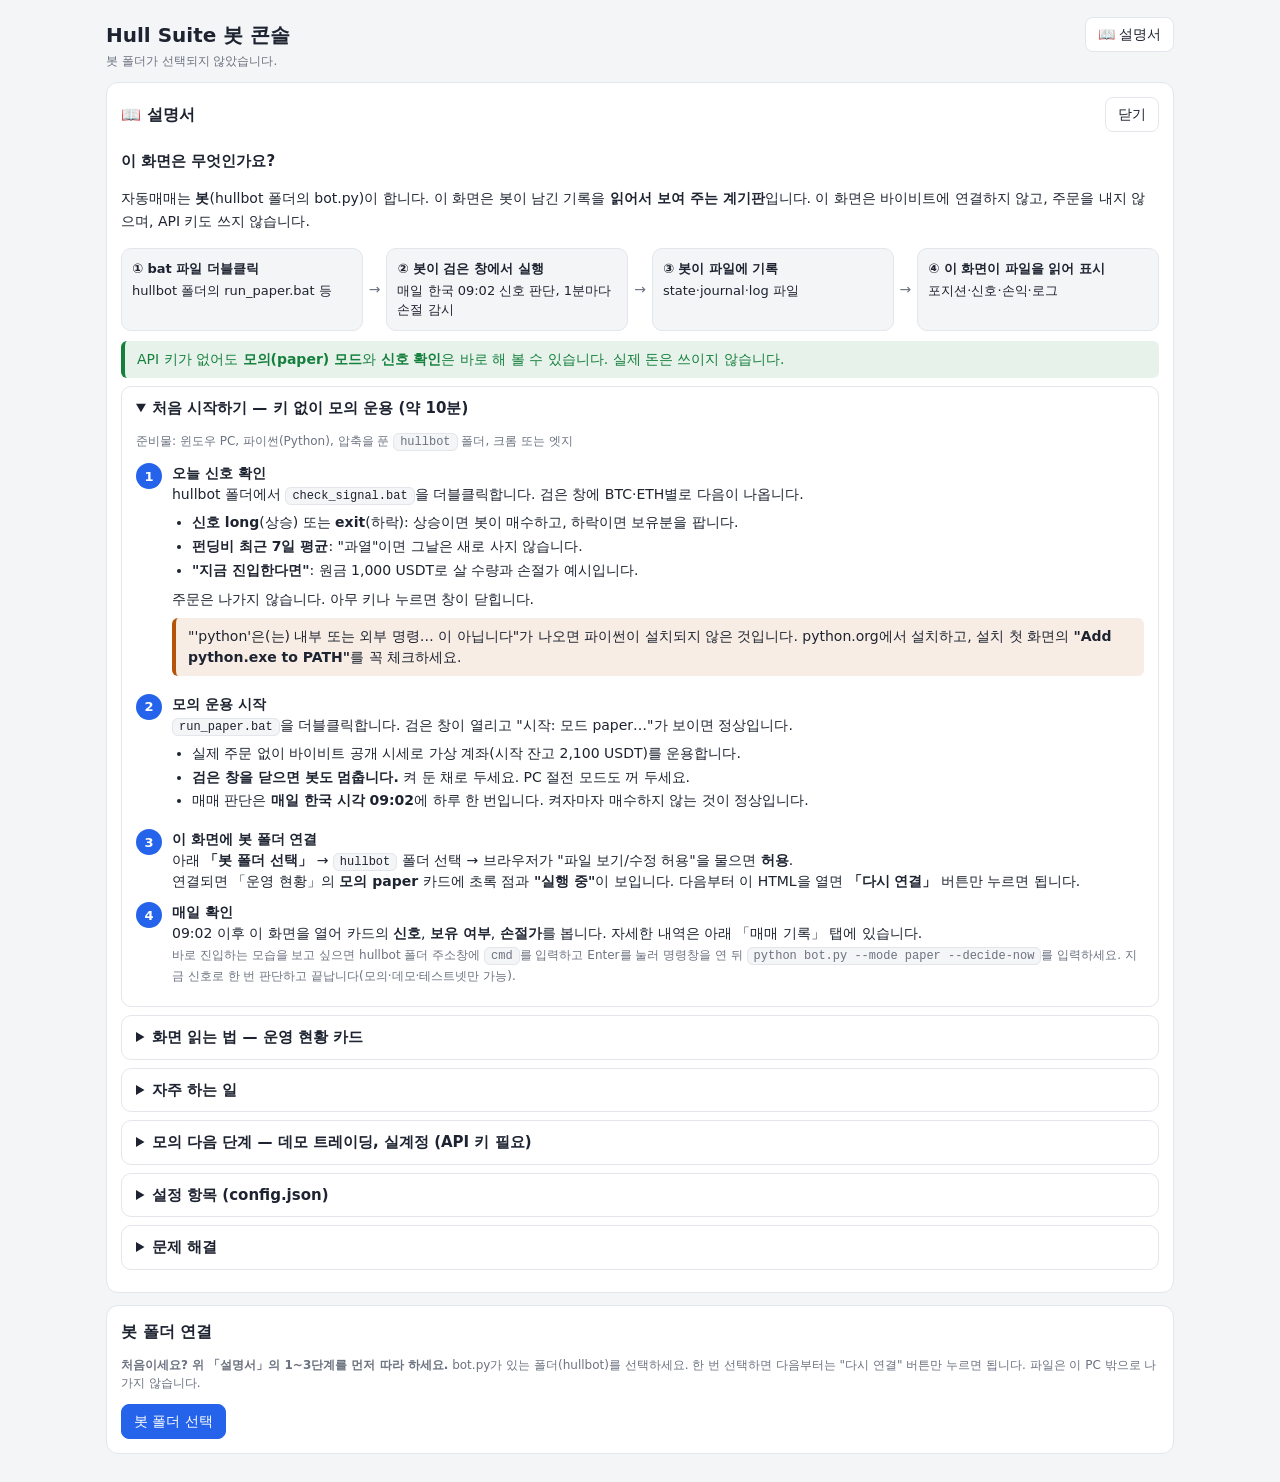
==== commit 0d310481: "Add built-in user guide to the bot console Step-by-step start without API keys (check_signal, run_pa" ====
--- a/hull-bot-webapp/hull-bot-console.html
+++ b/hull-bot-webapp/hull-bot-console.html
@@ -53,17 +53,176 @@
 select,input[type=search]{font:inherit;padding:5px 8px;border-radius:8px;border:1px solid var(--line);background:var(--card);color:var(--fg)}
 #toast{position:fixed;left:50%;bottom:20px;transform:translateX(-50%);background:var(--fg);color:var(--bg);padding:8px 14px;border-radius:8px;display:none;max-width:90vw}
 [hidden]{display:none!important}
+/* 설명서 */
+.guide h3{font-size:15px;margin:18px 0 6px}
+.guide p,.guide li{line-height:1.7}
+.guide ol,.guide ul{padding-left:20px;margin:6px 0}
+.guide details{border:1px solid var(--line);border-radius:10px;padding:10px 14px;margin:8px 0;background:var(--card)}
+.guide summary{cursor:pointer;font-weight:700;font-size:15px}
+.guide details[open] summary{margin-bottom:6px}
+.flow{display:flex;gap:6px;align-items:stretch;flex-wrap:wrap;margin:10px 0}
+.flow div{flex:1 1 150px;border:1px solid var(--line);border-radius:10px;padding:10px;background:var(--bg);font-size:13px}
+.flow b{display:block;margin-bottom:2px}
+.flow i{align-self:center;font-style:normal;color:var(--mute)}
+@media (max-width:600px){.flow{flex-direction:column}.flow div{flex:none}.flow i{transform:rotate(90deg)}}
+.step{display:flex;gap:10px;margin:10px 0}
+.step .n{flex:0 0 26px;height:26px;border-radius:50%;background:var(--acc);color:#fff;display:grid;place-items:center;font-weight:700;font-size:13px}
+.step .n.live{background:var(--bad)}
+.callout{border-left:4px solid var(--warn);background:color-mix(in srgb,var(--warn) 10%,transparent);padding:8px 12px;border-radius:6px;margin:8px 0}
+.callout.ok{border-color:var(--ok);background:color-mix(in srgb,var(--ok) 10%,transparent)}
+.callout.bad{border-color:var(--bad);background:color-mix(in srgb,var(--bad) 10%,transparent)}
+.guide table td,.guide table th{white-space:normal;vertical-align:top}
+.guide kbd{font:12px ui-monospace,Consolas,monospace;border:1px solid var(--line);border-bottom-width:2px;border-radius:4px;padding:0 5px;background:var(--card)}
 </style>
 </head>
 <body>
 <main>
-  <h1>Hull Suite 봇 콘솔</h1>
+  <div class="row" style="justify-content:space-between"><h1>Hull Suite 봇 콘솔</h1><button id="guideBtn">📖 설명서</button></div>
   <div class="sub" id="dir">봇 폴더가 선택되지 않았습니다.</div>
   <div class="sub warn" id="notice"></div>
 
+  <section class="card guide" id="guide">
+    <div class="row" style="justify-content:space-between"><h2 style="margin:0">📖 설명서</h2><button id="guideClose">닫기</button></div>
+
+    <h3>이 화면은 무엇인가요?</h3>
+    <p>자동매매는 <b>봇</b>(hullbot 폴더의 bot.py)이 합니다. 이 화면은 봇이 남긴 기록을 <b>읽어서 보여 주는 계기판</b>입니다.
+      이 화면은 바이비트에 연결하지 않고, 주문을 내지 않으며, API 키도 쓰지 않습니다.</p>
+    <div class="flow">
+      <div><b>① bat 파일 더블클릭</b>hullbot 폴더의 run_paper.bat 등</div><i>→</i>
+      <div><b>② 봇이 검은 창에서 실행</b>매일 한국 09:02 신호 판단, 1분마다 손절 감시</div><i>→</i>
+      <div><b>③ 봇이 파일에 기록</b>state·journal·log 파일</div><i>→</i>
+      <div><b>④ 이 화면이 파일을 읽어 표시</b>포지션·신호·손익·로그</div>
+    </div>
+    <div class="callout ok">API 키가 없어도 <b>모의(paper) 모드</b>와 <b>신호 확인</b>은 바로 해 볼 수 있습니다. 실제 돈은 쓰이지 않습니다.</div>
+
+    <details open>
+      <summary>처음 시작하기 — 키 없이 모의 운용 (약 10분)</summary>
+      <p class="sub">준비물: 윈도우 PC, 파이썬(Python), 압축을 푼 <code>hullbot</code> 폴더, 크롬 또는 엣지</p>
+
+      <div class="step"><div class="n">1</div><div><b>오늘 신호 확인</b><br>
+        hullbot 폴더에서 <code>check_signal.bat</code>을 더블클릭합니다. 검은 창에 BTC·ETH별로 다음이 나옵니다.
+        <ul>
+          <li><b>신호 long</b>(상승) 또는 <b>exit</b>(하락): 상승이면 봇이 매수하고, 하락이면 보유분을 팝니다.</li>
+          <li><b>펀딩비 최근 7일 평균</b>: "과열"이면 그날은 새로 사지 않습니다.</li>
+          <li><b>"지금 진입한다면"</b>: 원금 1,000 USDT로 살 수량과 손절가 예시입니다.</li>
+        </ul>
+        주문은 나가지 않습니다. 아무 키나 누르면 창이 닫힙니다.
+        <div class="callout">"'python'은(는) 내부 또는 외부 명령… 이 아닙니다"가 나오면 파이썬이 설치되지 않은 것입니다. python.org에서 설치하고,
+          설치 첫 화면의 <b>"Add python.exe to PATH"</b>를 꼭 체크하세요.</div></div></div>
+
+      <div class="step"><div class="n">2</div><div><b>모의 운용 시작</b><br>
+        <code>run_paper.bat</code>을 더블클릭합니다. 검은 창이 열리고 "시작: 모드 paper…"가 보이면 정상입니다.
+        <ul>
+          <li>실제 주문 없이 바이비트 공개 시세로 가상 계좌(시작 잔고 2,100 USDT)를 운용합니다.</li>
+          <li><b>검은 창을 닫으면 봇도 멈춥니다.</b> 켜 둔 채로 두세요. PC 절전 모드도 꺼 두세요.</li>
+          <li>매매 판단은 <b>매일 한국 시각 09:02</b>에 하루 한 번입니다. 켜자마자 매수하지 않는 것이 정상입니다.</li>
+        </ul></div></div>
+
+      <div class="step"><div class="n">3</div><div><b>이 화면에 봇 폴더 연결</b><br>
+        아래 <b>「봇 폴더 선택」</b> → <code>hullbot</code> 폴더 선택 → 브라우저가 "파일 보기/수정 허용"을 물으면 <b>허용</b>.
+        <br>연결되면 「운영 현황」의 <b>모의 paper</b> 카드에 초록 점과 <b>"실행 중"</b>이 보입니다.
+        다음부터 이 HTML을 열면 <b>「다시 연결」</b> 버튼만 누르면 됩니다.</div></div>
+
+      <div class="step"><div class="n">4</div><div><b>매일 확인</b><br>
+        09:02 이후 이 화면을 열어 카드의 <b>신호</b>, <b>보유 여부</b>, <b>손절가</b>를 봅니다. 자세한 내역은 아래 「매매 기록」 탭에 있습니다.
+        <br><span class="sub">바로 진입하는 모습을 보고 싶으면 hullbot 폴더 주소창에 <code>cmd</code>를 입력하고 Enter를 눌러 명령창을 연 뒤
+          <code>python bot.py --mode paper --decide-now</code>를 입력하세요. 지금 신호로 한 번 판단하고 끝납니다(모의·데모·테스트넷만 가능).</span></div></div>
+    </details>
+
+    <details>
+      <summary>화면 읽는 법 — 운영 현황 카드</summary>
+      <table>
+        <tr><th>표시</th><th>뜻</th></tr>
+        <tr><td><span class="dot on"></span>실행 중 · n초 전 저장</td><td>봇이 켜져 있습니다. 봇은 1분마다 상태 파일을 저장하는데, 그 저장이 최근 3분 안에 있었다는 뜻입니다.</td></tr>
+        <tr><td><span class="dot"></span>꺼짐 · 마지막 …</td><td>봇이 꺼져 있습니다(검은 창이 닫혔거나 PC가 잠들었음). 해당 bat 파일을 다시 실행하세요.</td></tr>
+        <tr><td>사용 기록 없음</td><td>그 모드로는 아직 한 번도 실행하지 않았습니다.</td></tr>
+        <tr><td><span class="chip long">상승</span> / <span class="chip exit">하락</span></td><td>마지막 일일 신호와 그 시각(한국 시각)입니다. 상승이면 매수 대상, 하락이면 보유분 매도 대상입니다.</td></tr>
+        <tr><td><span class="chip long">보유</span></td><td>포지션을 들고 있습니다. 수량은 현물 1배와 선물 1배의 합입니다.</td></tr>
+        <tr><td>손절가</td><td>가격이 여기까지 내려가면 자동으로 팝니다(원금의 약 5% 손실). 펀딩비가 정산될 때마다 조금씩 바뀝니다.</td></tr>
+        <tr><td>펀딩</td><td>선물을 들고 있는 동안 정산 주기마다(봇 기본값 8시간) 주고받는 비용입니다. −는 낸 돈, +는 받은 돈입니다.</td></tr>
+        <tr><td><span class="chip warn">진입 처리 중</span></td><td>주문을 내는 중입니다. 몇 분 넘게 계속되면 「봇 로그」 탭을 확인하세요.</td></tr>
+        <tr><td><span class="chip warn">손절 주문 확인 안 됨</span></td><td>거래소에 손절 주문이 아직 걸리지 않았습니다. 봇이 1분마다 다시 시도하고, 그동안 봇이 직접 가격을 감시합니다.</td></tr>
+        <tr><td><span class="chip warn">재진입 제한</span></td><td>같은 상승 신호 안에서 손절을 두 번 당했습니다. 신호가 하락으로 바뀌었다가 다시 상승할 때까지 사지 않습니다(규칙 ①).</td></tr>
+        <tr><td class="warn">진입 안 함: …</td><td>상승 신호인데도 사지 않은 이유입니다(펀딩비 과열, 재진입 제한, STOP 파일 등).</td></tr>
+        <tr><td>실현손익</td><td>팔아서 확정된 손익의 합계입니다(수수료·펀딩 포함). 보유 중인 포지션의 평가손익은 포함되지 않습니다.</td></tr>
+      </table>
+    </details>
+
+    <details>
+      <summary>자주 하는 일</summary>
+      <table>
+        <tr><th>하고 싶은 것</th><th>방법</th></tr>
+        <tr><td>새로 사지 않게 잠시 멈추기</td><td>「운영 현황」 오른쪽 위의 <b>신규 진입 멈춤 (STOP)</b>을 체크합니다. 보유 중인 포지션의 손절 관리는 계속됩니다. 체크를 풀면 다시 삽니다.</td></tr>
+        <tr><td>봇 끄기</td><td>봇의 검은 창을 클릭하고 <kbd>Ctrl</kbd>+<kbd>C</kbd>를 누릅니다. <b>보유 포지션과 거래소에 걸어 둔 손절 주문은 그대로 남습니다.</b> 다시 켜면 이어서 관리합니다.</td></tr>
+        <tr><td>원금(투자 금액) 바꾸기</td><td>「설정」 탭에서 <code>fixed_usdt</code>의 숫자를 바꾸고 「저장」을 누른 뒤, 봇을 껐다 켭니다(봇은 켤 때만 설정을 읽음).</td></tr>
+        <tr><td>지난 매매 보기</td><td>「매매 기록」 탭에서 모드를 고릅니다. 심볼·이벤트 필터와 검색을 쓸 수 있고, 위쪽에 실현손익 합계가 나옵니다.</td></tr>
+        <tr><td>오류 확인</td><td>「봇 로그」 탭에서 빨간색(ERROR)·주황색(WARNING) 줄을 봅니다.</td></tr>
+        <tr><td>PC를 껐을 때</td><td>거래소에 걸린 손절 주문은 계속 작동합니다. 하지만 매일 신호 판단, 손절가 갱신, 봇 감시는 멈춥니다. 다시 켜면 bat 파일을 다시 실행하세요.</td></tr>
+      </table>
+    </details>
+
+    <details>
+      <summary>모의 다음 단계 — 데모 트레이딩, 실계정 (API 키 필요)</summary>
+      <div class="callout bad"><b>API 키는 저(Claude)를 포함해 누구에게도 보내지 마세요.</b> 키는 hullbot 폴더의 <code>.env</code> 파일에 본인이 직접 붙여넣습니다.
+        이 화면은 .env를 읽지 않습니다. 키가 없으면 봇은 데모·실계정 모드를 시작하지 않고 "<i>.env 파일에 … API_KEY / … API_SECRET 을 넣어 주세요</i>"라고 알리며 멈춥니다.</div>
+      <div class="step"><div class="n">A</div><div><b>데모 트레이딩</b> (실제 시세 + 가상 자금, 실계정 전에 꼭)
+        <ol>
+          <li>bybit.com에 로그인하고 <b>데모 트레이딩</b>으로 전환한 뒤 API 키를 만듭니다. 권한은 <b>계약(Contract) 주문·포지션 + 현물(Spot) 거래</b>만 켜고, 출금·이체는 끕니다.</li>
+          <li>데모 계정의 통합거래계정 <b>담보(Collateral) 설정에서 BTC·ETH를 켭니다</b>. 포지션 모드는 <b>단방향(One-Way)</b>으로 둡니다.</li>
+          <li><code>.env.example</code>을 복사해 이름을 <code>.env</code>로 바꾸고, <code>BYBIT_DEMO_API_KEY</code>, <code>BYBIT_DEMO_API_SECRET</code>에 붙여넣습니다.</li>
+          <li>명령창에서 <code>python bot.py --mode demo --decide-now</code>를 실행해 한 번 진입해 봅니다.
+            바이비트 화면에서 현물 보유, 선물 포지션(원금의 약 1배), 선물 손절가, <b>현물 '조건부 주문'의 매도 주문</b>을 확인하세요.</li>
+          <li>문제가 없으면 <code>run_demo.bat</code>으로 며칠 돌려 이 화면의 <b>데모 demo</b> 카드에서 손절가 갱신과 기록을 확인합니다.</li>
+        </ol></div></div>
+      <div class="step"><div class="n live">B</div><div><b>실계정</b> (실제 돈)
+        <ol>
+          <li><b>봇 전용 서브계정</b>을 만듭니다. 다른 코인이 섞이면 봇이 현물 보유를 잘못 판단합니다.</li>
+          <li>서브계정에 USDT를 <b>원금 합계 + 약 5%</b> 넣습니다(기본 설정이면 2,000 + 100).</li>
+          <li>담보 설정, 단방향 모드, API 키 권한을 데모와 똑같이 맞춥니다. 키에는 <b>IP 제한</b>을 거는 것을 권장합니다.</li>
+          <li><code>.env</code>의 <code>BYBIT_API_KEY</code>, <code>BYBIT_API_SECRET</code>에 직접 입력하고 <code>run_live.bat</code>을 실행합니다. <b>LIVE</b>를 입력해야 시작됩니다.</li>
+          <li>처음에는 작은 원금으로 시작하고, 기록을 확인한 뒤 늘리세요.</li>
+        </ol></div></div>
+      <p class="sub">투자 조언이 아닙니다. 봇은 과거 자료로 검증한 규칙을 실행할 뿐 수익을 보장하지 않습니다. 실제 손절 손실은 수수료와 체결 미끄러짐 때문에 원금의 약 5.15% 이상이고, 급락·갭이면 더 큽니다(봇 README 6절).</p>
+    </details>
+
+    <details>
+      <summary>설정 항목 (config.json)</summary>
+      <table>
+        <tr><th>키</th><th>기본값</th><th>뜻</th></tr>
+        <tr><td><code>symbols</code></td><td>BTCUSDT, ETHUSDT</td><td>거래할 코인</td></tr>
+        <tr><td><code>fixed_usdt</code></td><td>각 1,000</td><td>코인별 고정 원금(USDT). 수익은 재투자하지 않음</td></tr>
+        <tr><td><code>leverage</code></td><td>2</td><td>레버리지. 10을 넘으면 봇이 실행을 거부함</td></tr>
+        <tr><td><code>stop_pct</code></td><td>0.05</td><td>원금 대비 손절 비율(0.05 = 5% 손실에서 손절)</td></tr>
+        <tr><td><code>max_reentry</code></td><td>1</td><td>규칙 ①: 같은 상승 신호 안에서 재진입 횟수. <code>null</code>이면 제한 없음</td></tr>
+        <tr><td><code>funding_filter</code></td><td>켜짐, 7일, 하루 0.1%</td><td>규칙 C: 펀딩비 7일 평균이 이보다 높으면 새 진입 안 함. <code>exit_when_hot: true</code>면 보유분도 청산</td></tr>
+        <tr><td><code>spot_half</code></td><td>true</td><td>규칙 D: 2배 중 1배는 현물, 1배는 선물(펀딩비 절반). <code>false</code>면 선물만으로 2배</td></tr>
+        <tr><td><code>capital_mode</code></td><td>fixed</td><td>원금 방식. spot_half는 fixed에서만 동작</td></tr>
+        <tr><td><code>margin_buffer</code></td><td>0.99</td><td>USDT 잔고의 99%를 넘게 진입하지 않음</td></tr>
+        <tr><td><code>paper_start_usdt</code></td><td>2100</td><td>모의 계좌 시작 잔고</td></tr>
+        <tr><td><code>decision_delay_sec</code> · <code>max_late_hours</code> · <code>loop_sec</code></td><td>120 · 6 · 60</td><td>결정 시각(00:00 UTC + 120초 = 한국 09:02), 늦게 켜졌을 때 그날 진입을 건너뛰는 기준(시간), 확인 주기(초)</td></tr>
+        <tr><td><code>mode</code></td><td>paper</td><td>bat 파일로 실행하면 bat의 모드가 우선함</td></tr>
+      </table>
+      <p class="sub">출처: 봇 README_ko.md 4절. 저장할 때 이 화면이 봇이 거부할 값을 미리 걸러 주고, 이전 설정은 config.json.bak으로 보관합니다.</p>
+    </details>
+
+    <details>
+      <summary>문제 해결</summary>
+      <table>
+        <tr><th>증상</th><th>할 일</th></tr>
+        <tr><td>"이 브라우저는 폴더 접근을 지원하지 않습니다"</td><td>이 HTML 파일을 우클릭하고 <b>연결 프로그램 → Chrome 또는 Microsoft Edge</b>로 여세요.</td></tr>
+        <tr><td>"이 폴더에 bot.py가 없습니다"</td><td>「폴더 바꾸기」를 누르고 bot.py가 바로 들어 있는 <code>hullbot</code> 폴더를 고르세요. 압축 파일 안에 폴더가 한 겹 더 있을 수 있습니다.</td></tr>
+        <tr><td>카드가 계속 "꺼짐"</td><td>봇 검은 창이 열려 있는지 확인하세요. 창에 오류가 보이면 「봇 로그」 탭을 확인하세요.</td></tr>
+        <tr><td>매매 기록을 읽지 못함</td><td>journal 파일을 엑셀로 열어 두었으면 닫고 「새로고침」을 누르세요. 봇은 그동안에도 매매를 계속합니다.</td></tr>
+        <tr><td>봇 창에 ".env 파일에 … 넣어 주세요"</td><td>데모·테스트넷·실계정은 API 키가 필요합니다. 위 「모의 다음 단계」를 보세요. 키 없이 하려면 <code>run_paper.bat</code>을 쓰세요.</td></tr>
+        <tr><td>봇 창에 오류 코드(10003, 110007 등)</td><td>봇 README_ko.md 7절 「자주 나올 오류」 표를 확인하세요.</td></tr>
+        <tr><td>매번 「다시 연결」을 눌러야 함</td><td>정상입니다. 브라우저가 보안상 폴더 권한을 다시 묻습니다.</td></tr>
+      </table>
+    </details>
+  </section>
+
   <section class="card" id="connect">
     <h2>봇 폴더 연결</h2>
-    <p class="sub">bot.py가 있는 폴더(hullbot)를 선택하세요. 한 번 선택하면 다음부터는 "다시 연결" 버튼만 누르면 됩니다. 파일은 이 PC 밖으로 나가지 않습니다.</p>
+    <p class="sub"><b>처음이세요? 위 「설명서」의 1~3단계를 먼저 따라 하세요.</b> bot.py가 있는 폴더(hullbot)를 선택하세요. 한 번 선택하면 다음부터는 "다시 연결" 버튼만 누르면 됩니다. 파일은 이 PC 밖으로 나가지 않습니다.</p>
     <div class="row"><button class="pri" id="pick">봇 폴더 선택</button><button id="reconnect" hidden>다시 연결</button></div>
   </section>
 
@@ -177,7 +336,7 @@
   dir = handle;
   try { await kv("put", handle); } catch {}
   $("#dir").textContent = "봇 폴더: " + (handle.name || "(선택됨)");
-  $("#connect").hidden = true; $("#app").hidden = false;
+  $("#connect").hidden = true; $("#app").hidden = false; $("#guide").hidden = true;
   let hasBot = true; try { await dir.getFileHandle("bot.py"); } catch { hasBot = false; }
   $("#notice").textContent = hasBot ? "" : "이 폴더에 bot.py가 없습니다. hullbot 폴더를 다시 선택하세요.";
   $("#view").innerHTML = "";
@@ -361,6 +520,9 @@
 $("#mode").onchange = () => { try { localStorage.setItem("mode", $("#mode").value); } catch {} $("#view").innerHTML = ""; loadView(); };
 $("#refresh").onclick = () => { if (tab !== "config") $("#view").innerHTML = ""; loadView(); loadStatus(); };
 setInterval(() => { loadStatus(); if (tab !== "config" && !document.activeElement?.closest?.("#view")) loadView(); }, 15000);
+// 설명서: 폴더 연결 전에는 펼쳐 두고, 연결 후에는 「설명서」 버튼으로 열고 닫음
+$("#guideBtn").onclick = () => { const g = $("#guide"); g.hidden = !g.hidden; if (!g.hidden) g.scrollIntoView({behavior: "smooth"}); };
+$("#guideClose").onclick = () => { $("#guide").hidden = true; };
 window.useDir = useDir; // 점검(test_console.mjs)용
 </script>
 </body>
